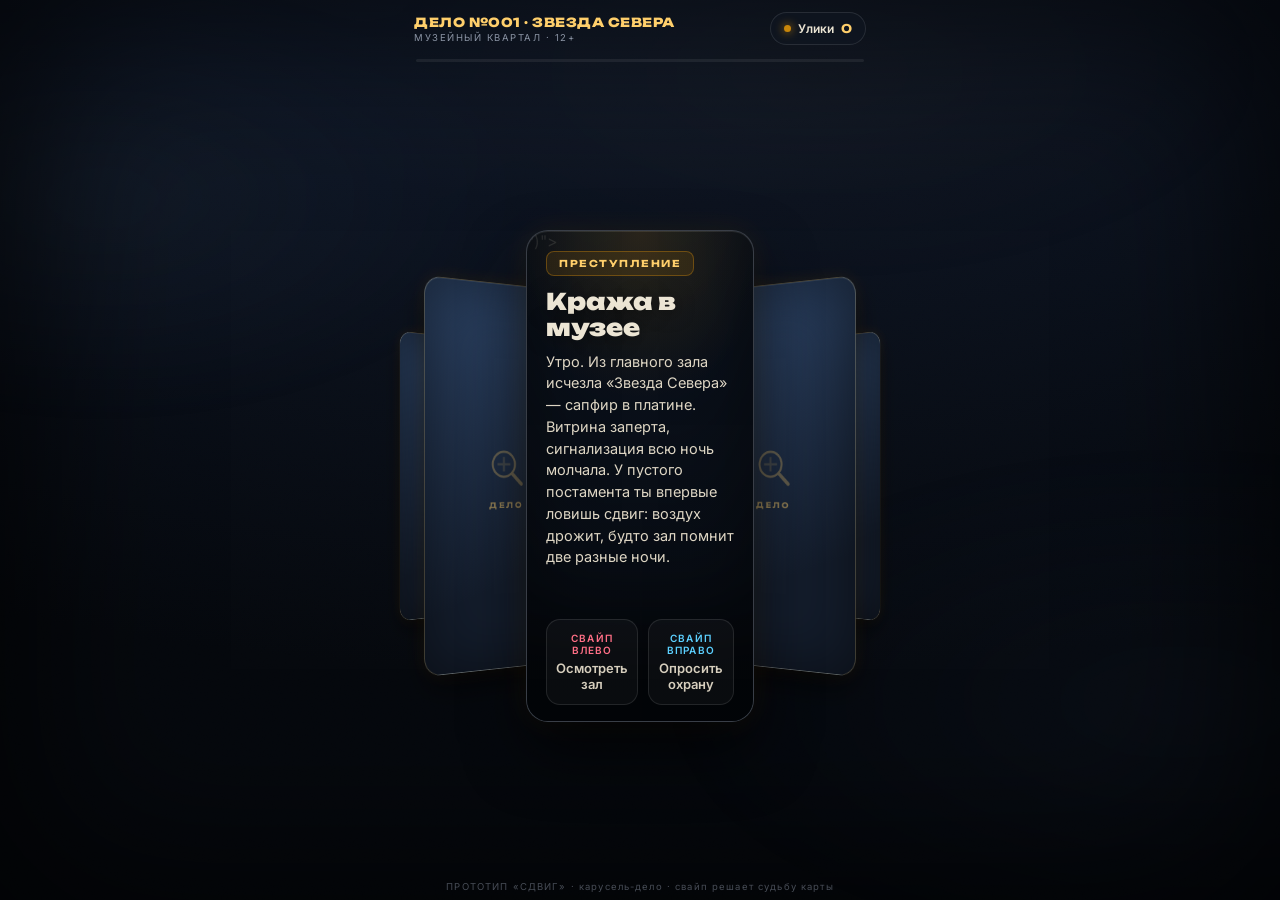
==== src/main/resources/static/sdvig-shift.html @ d9cacb60 "shift proto: rotating carousel + cinematic burn" ====
<!DOCTYPE html>
<html lang="ru">
<head>
<meta charset="UTF-8">
<meta name="viewport" content="width=device-width, initial-scale=1, maximum-scale=1, user-scalable=no, viewport-fit=cover">
<title>СДВИГ — прототип v2</title>
<link rel="preconnect" href="https://fonts.googleapis.com">
<link rel="preconnect" href="https://fonts.gstatic.com" crossorigin>
<link href="https://fonts.googleapis.com/css2?family=Unbounded:wght@500;700;800;900&family=Inter:wght@400;500;600&display=swap" rel="stylesheet">
<style>
:root{
  --bg-0:#05080d; --bg-1:#0c121b; --ink:#ece5d4; --dim:#8b94a4;
  --amber:#c8860a; --amber-lite:#ffcf6b; --amber-deep:#7a4e08;
  --line:rgba(255,255,255,.10); --cyan:#5cd0ff; --rose:#ff6f86;
  --win:#34d39a; --fail:#ff5160; --glass:rgba(17,23,34,.62);
}
*{ box-sizing:border-box; -webkit-tap-highlight-color:transparent; }
html,body{ height:100%; margin:0; }
body{
  font-family:'Inter',system-ui,sans-serif; color:var(--ink); overflow:hidden; user-select:none;
  background:radial-gradient(130% 90% at 50% -15%, #18243a 0%, #0c1320 42%, var(--bg-0) 100%);
}
/* атмосфера: туман + зерно */
.fog{ position:fixed; inset:-20%; z-index:0; pointer-events:none; opacity:.5;
  background:
    radial-gradient(40% 30% at 20% 30%, rgba(120,150,190,.12), transparent 60%),
    radial-gradient(50% 35% at 80% 70%, rgba(90,120,170,.10), transparent 60%),
    radial-gradient(45% 30% at 60% 20%, rgba(200,134,10,.06), transparent 60%);
  filter:blur(20px); animation:drift 26s ease-in-out infinite alternate; }
@keyframes drift{ from{ transform:translate(-3%,-2%) scale(1.05);} to{ transform:translate(3%,2%) scale(1.12);} }
body::after{ content:''; position:fixed; inset:0; z-index:1; pointer-events:none; opacity:.045; mix-blend-mode:overlay;
  background-image:url("data:image/svg+xml;utf8,<svg xmlns='http://www.w3.org/2000/svg' width='90' height='90'><filter id='n'><feTurbulence type='fractalNoise' baseFrequency='.85' numOctaves='2'/></filter><rect width='100%' height='100%' filter='url(%23n)'/></svg>"); }
.vignette{ position:fixed; inset:0; z-index:2; pointer-events:none;
  box-shadow:inset 0 0 160px 40px rgba(0,0,0,.65); }

.wrap{ position:relative; z-index:5; max-width:480px; margin:0 auto; height:100%;
  display:flex; flex-direction:column; padding:max(12px,env(safe-area-inset-top)) 14px 14px; }

/* ── верхняя панель ── */
.topbar{ display:flex; align-items:center; justify-content:space-between; gap:10px; margin-bottom:6px; }
.case-name{ font-family:'Unbounded',sans-serif; font-weight:800; font-size:12.5px; letter-spacing:.04em;
  color:var(--amber-lite); text-transform:uppercase; }
.case-sub{ font-size:9.5px; color:var(--dim); letter-spacing:.16em; text-transform:uppercase; margin-top:2px; }
.ev-chip{ display:flex; align-items:center; gap:7px; padding:8px 13px; border-radius:999px; cursor:pointer;
  background:var(--glass); border:1px solid var(--line); backdrop-filter:blur(8px); font-size:12px; font-weight:600; }
.ev-chip b{ color:var(--amber-lite); font-family:'Unbounded',sans-serif; }
.ev-dot{ width:7px; height:7px; border-radius:50%; background:var(--amber); box-shadow:0 0 10px var(--amber); }
/* индикатор прогресса дела */
.progress{ height:3px; border-radius:3px; background:rgba(255,255,255,.07); overflow:hidden; margin:8px 2px 4px; }
.progress > i{ display:block; height:100%; width:0; border-radius:3px;
  background:linear-gradient(90deg,var(--amber-deep),var(--amber-lite)); box-shadow:0 0 10px var(--amber);
  transition:width .5s cubic-bezier(.3,1,.4,1); }

/* ── СЦЕНА + КАРУСЕЛЬ ── */
.stage{ position:relative; flex:1; }

/* ── НАСТОЯЩЕЕ 3D-КОЛЬЦО (карусель), наклонено как тор ──
   Крутилки для подгонки: --ring-tilt, --ring-r, --card-w, --card-h */
:root{ --card-w:min(64%,228px); --card-h:min(58vh,492px); }
/* COVERFLOW-КАРУСЕЛЬ: ряд карт, центральная вынесена вперёд (чуть крупнее) */
.ring-scene{ position:absolute; inset:0; z-index:1; perspective:1150px; perspective-origin:50% 50%; }
.ring{ position:absolute; inset:0; transform-style:preserve-3d; }
/* рубашки по окружности — позиция задаётся inline transform (rotateY*72 + translateZ) */
.cfcard{ position:absolute; left:50%; top:50%; width:var(--card-w); height:var(--card-h);
  touch-action:none; will-change:transform,opacity; }
.cfinner{ position:absolute; inset:0; border-radius:22px; overflow:hidden; backface-visibility:hidden;
  display:flex; flex-direction:column; align-items:center; justify-content:center; gap:10px;
  background:linear-gradient(160deg, #2c4365 0%, #141d2c 74%); border:1px solid rgba(255,207,107,.22);
  box-shadow:0 18px 38px rgba(0,0,0,.55), 0 0 22px rgba(200,134,10,.12), inset 0 1px 0 rgba(255,255,255,.10); }
.cfinner::after{ content:''; position:absolute; inset:0; box-shadow:inset 0 0 80px rgba(0,0,0,.5); pointer-events:none; }
.cfcard .bemb{ width:64px; height:64px; opacity:.3; position:relative; z-index:1;
  background:no-repeat center/contain url("data:image/svg+xml;utf8,<svg xmlns='http://www.w3.org/2000/svg' viewBox='0 0 24 24' fill='none' stroke='%23ffcf6b' stroke-width='1.1'><circle cx='10.5' cy='10.5' r='6'/><path d='M15 15l5 5' stroke-width='1.7' stroke-linecap='round'/><path d='M10.5 7v7M7 10.5h7' opacity='.5'/></svg>"); }
.cfcard .blbl{ position:relative; z-index:1; font-family:'Unbounded',sans-serif; font-size:10px; font-weight:700;
  letter-spacing:.26em; color:rgba(255,207,107,.5); text-transform:uppercase; }
.cfcard.active{ z-index:20; cursor:grab; }
.cfcard.active .cfinner{ align-items:stretch; justify-content:flex-start; gap:0;
  background:#0d141f; border:1px solid rgba(255,255,255,.18);
  box-shadow:0 30px 60px rgba(0,0,0,.62), 0 0 30px rgba(200,134,10,.10), inset 0 1px 0 rgba(255,255,255,.12); }
.cfcard.active .cfinner::after{ display:none; }
.cfcard.active.grab{ cursor:grabbing; }

/* фон карты по типу */
.scene{ position:absolute; inset:0; z-index:0; opacity:.95; }
.scene .grad{ position:absolute; inset:0;
  background:radial-gradient(95% 55% at 50% 0%, rgba(200,134,10,.16), transparent 62%),
            linear-gradient(180deg, rgba(14,20,30,.15), rgba(5,8,13,.9)); }
.scene .art{ position:absolute; inset:0; opacity:.14; background:no-repeat center 30%/72%; }
.scene::after{ content:''; position:absolute; inset:0; box-shadow:inset 0 -110px 80px rgba(0,0,0,.55); }

.pad{ position:relative; z-index:3; padding:20px 19px 16px; display:flex; flex-direction:column; height:100%; }
.badge{ align-self:flex-start; font-family:'Unbounded',sans-serif; font-size:9.5px; font-weight:700; letter-spacing:.16em;
  text-transform:uppercase; padding:6px 12px; border-radius:8px; color:var(--amber-lite);
  background:rgba(200,134,10,.13); border:1px solid rgba(200,134,10,.4); }
.title{ font-family:'Unbounded',sans-serif; font-weight:900; font-size:23px; line-height:1.12; margin:13px 0 10px;
  text-shadow:0 2px 18px rgba(0,0,0,.5); }
.text{ font-size:14.5px; line-height:1.5; color:#ded6c4; }
.spacer{ flex:1; }
.clue{ margin-top:14px; padding:12px 14px; border-radius:12px; font-size:13px; color:var(--amber-lite);
  background:rgba(200,134,10,.08); border-left:3px solid var(--amber); }

/* подсказки выбора */
.choices{ display:flex; gap:10px; margin-top:14px; }
.choice{ flex:1; padding:12px 9px; border-radius:14px; font-size:13px; font-weight:600; text-align:center;
  border:1px solid var(--line); background:rgba(255,255,255,.035); color:#d6cebd; transition:border-color .15s,background .15s; }
.choice .dir{ display:block; font-size:10px; margin-bottom:4px; letter-spacing:.12em; }
.choice.l .dir{ color:var(--rose); } .choice.r .dir{ color:var(--cyan); }

/* штампы */
.stamp{ position:absolute; top:30px; z-index:6; font-family:'Unbounded',sans-serif; font-weight:900;
  font-size:23px; letter-spacing:.06em; padding:7px 15px; border-radius:11px; opacity:0; border:3px solid currentColor; }
.stamp.l{ right:26px; transform:rotate(11deg); color:var(--rose); } .stamp.r{ left:26px; transform:rotate(-11deg); color:var(--cyan); }

/* ─── СДВИГ: раскол реальности (усиленный) ─── */
.cfcard.shift .scene .grad{ background:
    radial-gradient(70% 50% at 22% 12%, rgba(92,208,255,.18), transparent 55%),
    radial-gradient(70% 50% at 78% 88%, rgba(255,111,134,.18), transparent 55%),
    linear-gradient(180deg, rgba(8,12,20,.4), rgba(4,7,12,.92)); }
.shift-intro{ font-size:13.5px; line-height:1.45; color:#cdd6e2; margin:6px 0 8px; }
.vstack{ display:flex; flex-direction:column; gap:8px; margin-top:8px; }
.vpanel{ position:relative; padding:10px 13px; border-radius:13px; border:1px solid; overflow:hidden;
  transition:transform .14s ease, opacity .14s ease, box-shadow .14s ease; }
.vpanel .vlabel{ font-family:'Unbounded',sans-serif; font-weight:800; font-size:16px; letter-spacing:.04em; margin-bottom:5px; }
.vpanel .vtext{ font-size:12.5px; line-height:1.38; opacity:.92; }
.vpanel.a{ color:var(--cyan); border-color:rgba(92,208,255,.38);
  background:linear-gradient(120deg, rgba(92,208,255,.13), rgba(92,208,255,.02)); }
.vpanel.b{ color:var(--rose); border-color:rgba(255,111,134,.38);
  background:linear-gradient(240deg, rgba(255,111,134,.13), rgba(255,111,134,.02)); }
.vpanel.dim{ opacity:.34; }
.vpanel.hot{ box-shadow:0 0 24px currentColor, inset 0 0 16px rgba(255,255,255,.06); transform:scale(1.025); }
/* мерцающий шов «сдвига» между версиями */
.seam{ height:2px; margin:0 14px; border-radius:2px;
  background:linear-gradient(90deg, transparent, var(--amber-lite), #fff, var(--amber-lite), transparent);
  box-shadow:0 0 12px var(--amber-lite); animation:seamflick 2s steps(2) infinite; }
@keyframes seamflick{ 0%,90%{ opacity:.85;} 93%{ opacity:.3;} 96%{ opacity:1;} 100%{ opacity:.6;} }

/* ─── СЖИГАНИЕ активной карты ─── */
.cfcard.burning{ pointer-events:none; z-index:25; }
/* огненный фронт (следует за линией сгорания) */
.fire{ position:absolute; top:-6%; bottom:-6%; width:50px; transform:translateX(-50%); pointer-events:none; z-index:9; mix-blend-mode:screen; will-change:left,opacity; }
.fire::before{ content:''; position:absolute; inset:0;
  background:linear-gradient(90deg, transparent, rgba(255,70,0,.35) 28%, rgba(255,150,40,.85) 45%, rgba(255,246,205,1) 50%, rgba(255,150,40,.85) 55%, rgba(255,70,0,.35) 72%, transparent);
  filter:blur(3px); box-shadow:0 0 26px 6px rgba(255,110,20,.7), 0 0 64px 16px rgba(255,60,0,.4);
  animation:fireFlick .11s steps(2) infinite; }
.fire::after{ content:''; position:absolute; left:50%; top:-3%; width:12px; height:106%; transform:translateX(-50%);
  background:linear-gradient(180deg, transparent, rgba(255,234,180,.85) 28%, #fff 50%, rgba(255,234,180,.85) 72%, transparent);
  filter:blur(1.5px); animation:fireFlick .09s steps(2) infinite; }
@keyframes fireFlick{ 0%{ opacity:.82; transform:translateX(-50%) scaleY(1);} 100%{ opacity:1; transform:translateX(-50%) scaleY(1.07);} }
/* искры */
.spark{ position:absolute; width:4px; height:4px; border-radius:50%; pointer-events:none; z-index:10;
  background:radial-gradient(circle, #fff, #ffd36b 40%, #ff7a18 72%, transparent);
  box-shadow:0 0 7px 2px rgba(255,150,40,.8); animation:sparkUp var(--sd,900ms) ease-out forwards; }
@keyframes sparkUp{ 0%{ transform:translate(0,0) scale(1); opacity:1;} 100%{ transform:translate(var(--sx,0),var(--sy,-60px)) scale(.3); opacity:0;} }
/* дым */
.smoke{ position:absolute; left:-6%; right:-6%; bottom:0; height:130%; z-index:7; pointer-events:none; opacity:0;
  background:radial-gradient(72% 58% at 50% 100%, rgba(22,18,15,.7), transparent 72%); filter:blur(7px);
  animation:smokeRise 2.2s ease-out forwards; }
@keyframes smokeRise{ 0%{ opacity:0; transform:translateY(12%) scale(1);} 25%{ opacity:.5;} 100%{ opacity:0; transform:translateY(-32%) scale(1.22);} }

/* лифт вверх (правый свайп) */
.cfcard.lifting{ animation:liftAway .34s ease-in forwards; pointer-events:none; }
@keyframes liftAway{ to{ transform:translate(-50%,-50%) translateY(-130%) rotateZ(-4deg) scale(.92); opacity:0; } }

/* ── доска улик ── */
.ev-panel{ position:fixed; left:0; right:0; bottom:0; z-index:30; max-width:480px; margin:0 auto;
  background:rgba(8,12,19,.97); backdrop-filter:blur(16px); border-top:1px solid var(--line);
  border-radius:22px 22px 0 0; padding:18px 18px max(18px,env(safe-area-inset-bottom));
  transform:translateY(112%); transition:transform .3s cubic-bezier(.3,1,.4,1); }
.ev-panel.open{ transform:translateY(0); }
.ev-panel h3{ font-family:'Unbounded',sans-serif; font-size:12.5px; letter-spacing:.12em; text-transform:uppercase; color:var(--amber-lite); margin:0 0 12px; }
.ev-list{ display:flex; flex-direction:column; gap:8px; max-height:46vh; overflow:auto; }
.ev-item{ font-size:13px; line-height:1.45; color:#d8d0bf; padding:11px 13px; border-radius:11px;
  background:rgba(255,255,255,.04); border-left:3px solid var(--amber); }
.ev-empty{ font-size:13px; color:var(--dim); }
.ev-close{ display:block; width:100%; margin-top:14px; padding:13px; border:none; border-radius:12px;
  background:rgba(255,255,255,.06); color:var(--ink); font-weight:600; font-size:14px; cursor:pointer; }

/* ── концовка ── */
.ending{ position:fixed; inset:0; z-index:40; display:none; flex-direction:column; align-items:center; justify-content:center;
  padding:30px; text-align:center; background:radial-gradient(80% 60% at 50% 28%, rgba(18,26,40,.65), rgba(4,7,12,.97)); }
.ending.show{ display:flex; animation:fade .55s ease; }
@keyframes fade{ from{opacity:0} to{opacity:1} }
.seal{ width:112px; height:112px; border-radius:50%; display:flex; align-items:center; justify-content:center;
  font-family:'Unbounded',sans-serif; font-weight:900; font-size:42px; margin-bottom:22px; border:3px solid;
  box-shadow:0 0 36px currentColor; animation:sealpop .5s cubic-bezier(.2,1.5,.4,1) both; }
@keyframes sealpop{ 0%{ transform:scale(.4); opacity:0;} 100%{ transform:scale(1); opacity:1;} }
.seal.win{ color:var(--win);} .seal.partial{ color:var(--amber-lite);} .seal.fail{ color:var(--fail);}
.e-verdict{ font-family:'Unbounded',sans-serif; font-weight:900; font-size:27px; letter-spacing:.03em; margin-bottom:8px; }
.e-verdict.win{ color:var(--win);} .e-verdict.partial{ color:var(--amber-lite);} .e-verdict.fail{ color:var(--fail);}
.e-text{ font-size:15px; line-height:1.6; color:#d8d0bf; max-width:360px; margin-bottom:18px; }
.e-meta{ font-size:12px; color:var(--dim); letter-spacing:.06em; margin-bottom:26px; } .e-meta b{ color:var(--amber-lite); }
.btn{ font-family:'Unbounded',sans-serif; font-weight:800; font-size:14px; letter-spacing:.04em; padding:16px 36px; border-radius:14px;
  border:none; cursor:pointer; background:linear-gradient(180deg,#ffdf95,var(--amber)); color:#241701;
  box-shadow:0 10px 26px rgba(200,134,10,.4); }
.proto-note{ position:fixed; bottom:8px; left:0; right:0; text-align:center; font-size:9.5px; z-index:3;
  color:rgba(139,148,164,.5); letter-spacing:.12em; }
@media (prefers-reduced-motion:reduce){ *{ animation-duration:.01ms!important; transition-duration:.01ms!important; } }
</style>
</head>
<body>
<div class="fog"></div>
<div class="vignette"></div>

<div class="wrap">
  <div class="topbar">
    <div>
      <div class="case-name" id="case-name">Дело №001</div>
      <div class="case-sub">Музейный квартал · 12+</div>
    </div>
    <div class="ev-chip" id="ev-chip"><span class="ev-dot"></span>Улики <b id="ev-count">0</b></div>
  </div>
  <div class="progress"><i id="prog"></i></div>
  <div class="stage" id="stage"><div class="ring-scene"><div class="ring" id="ring"></div></div></div>
</div>

<div class="ev-panel" id="ev-panel">
  <h3>Доска улик</h3>
  <div class="ev-list" id="ev-list"></div>
  <button class="ev-close" id="ev-close">Закрыть</button>
</div>

<div class="ending" id="ending">
  <div class="seal" id="e-seal"></div>
  <div class="e-verdict" id="e-verdict"></div>
  <div class="e-text" id="e-text"></div>
  <div class="e-meta" id="e-meta"></div>
  <button class="btn" id="e-restart">Заново</button>
</div>
<div class="proto-note">ПРОТОТИП «СДВИГ» · карусель-дело · свайп решает судьбу карты</div>

<script>
"use strict";

/* арт-мотивы по типу события (line-art SVG) */
const ART={
  crime:"<svg xmlns='http://www.w3.org/2000/svg' viewBox='0 0 100 70' fill='none' stroke='%23ffcf6b' stroke-width='1'><rect x='30' y='20' width='40' height='34' rx='2'/><path d='M30 28h40M38 20v8M62 20v8'/><circle cx='50' cy='40' r='5'/></svg>",
  evidence:"<svg xmlns='http://www.w3.org/2000/svg' viewBox='0 0 100 70' fill='none' stroke='%23ffcf6b' stroke-width='1'><circle cx='44' cy='32' r='13'/><path d='M54 42l14 14' stroke-width='1.6' stroke-linecap='round'/></svg>",
  witness:"<svg xmlns='http://www.w3.org/2000/svg' viewBox='0 0 100 70' fill='none' stroke='%23ffcf6b' stroke-width='1'><rect x='34' y='14' width='32' height='44' rx='2'/><path d='M50 14v44M34 36h32'/></svg>",
  suspect:"<svg xmlns='http://www.w3.org/2000/svg' viewBox='0 0 100 70' fill='none' stroke='%23ffcf6b' stroke-width='1'><circle cx='50' cy='28' r='10'/><path d='M32 58c2-12 34-12 36 0' stroke-linecap='round'/></svg>",
  shift:"<svg xmlns='http://www.w3.org/2000/svg' viewBox='0 0 100 70' fill='none' stroke='%23ffcf6b' stroke-width='1'><path d='M50 8v54M40 22l-12 13 12 13M60 22l12 13-12 13' stroke-linecap='round'/></svg>",
  final:"<svg xmlns='http://www.w3.org/2000/svg' viewBox='0 0 100 70' fill='none' stroke='%23ffcf6b' stroke-width='1'><path d='M40 26l20-8 8 20-20 8z'/><path d='M48 22l16 14M30 56h28' stroke-linecap='round'/></svg>"
};
function artBg(t){ return "url(\"data:image/svg+xml;utf8,"+(ART[t]||ART.evidence)+"\")"; }

/* ═══════════ ДЕЛО (формат — граф событий) ═══════════ */
const CASE={
  name:"Дело №001 · Звезда Севера",
  truth:{ time:"day", liar:"restorer", guard:"clean" },  // канон (скрыт)
  start:"e0", total:9,  // примерная длина пути для прогресса
  events:{
    e0:{ t:"crime", badge:"Преступление", title:"Кража в музее",
      text:"Утро. Из главного зала исчезла «Звезда Севера» — сапфир в платине. Витрина заперта, сигнализация всю ночь молчала. У пустого постамента ты впервые ловишь сдвиг: воздух дрожит, будто зал помнит две разные ночи.",
      left:{ label:"Осмотреть зал", to:"eHall" },
      right:{ label:"Опросить охрану", to:"eGuard" } },

    eHall:{ t:"evidence", badge:"Осмотр", title:"Главный зал",
      text:"Мрамор, пыль, холодный свет дежурных ламп. Две вещи просят внимания: сама витрина и постамент под ней.",
      left:{ label:"Витрина", evidence:"Витрина: замок заводской, стекло без царапин — её не вскрывали.", to:"eClue1" },
      right:{ label:"Постамент", evidence:"На постаменте — микрослед монтажного клея, как от установки копии.", to:"eClue1" } },

    eClue1:{ t:"evidence", badge:"Улика", title:"Тихий взлом",
      text:"Ни взлома, ни следов борьбы. Если витрину не трогали силой — экспонат вынес тот, у кого был ключ. Или его подменили заранее, ещё до «кражи».",
      left:{ label:"Журнал доступа", evidence:"Ключ-карта реставратора отмечалась днём, в часы профилактики зала.", to:"eGuard" },
      right:{ label:"Книга смен", evidence:"Ночная смена — один охранник, Седов. Днём в зал пускали бригаду.", to:"eGuard" } },

    eGuard:{ t:"witness", badge:"Свидетель", title:"Охранник Седов",
      text:"Седов мнёт фуражку, клянётся, что ночью никто не входил. Камеры «барахлили с обеда». Чем дольше говорит, тем чаще спотыкается на слове «днём».",
      left:{ label:"Надавить на часы", evidence:"Седов сознаётся: днём в зал пускали реставрационную бригаду без сопровождения.", to:"eCams" },
      right:{ label:"Поднять записи", evidence:"Записи обрываются не ночью, а в 15:40 — средь бела дня.", to:"eCams" } },

    eCams:{ t:"evidence", badge:"Архив камер", title:"Обрыв в 15:40",
      text:"Картинка с зала глохнет средь дня и оживает к закрытию. Кто-то знал график камер. Картина начинает двоиться — и сдвиг нарастает.",
      left:{ label:"К версиям дня", to:"eShift1" },
      right:{ label:"К версиям дня", to:"eShift1" } },

    eShift1:{ shift:true, t:"shift", badge:"СДВИГ · 1", title:"Две ночи",
      intro:"Зал раскалывается надвое. Тяни карту — одна реальность твердеет, ей и сбыться.",
      a:{ label:"◄ НОЧЬ", vtext:"Ночная кража: кто-то вошёл через служебный ход, пока сигнализация спала.", set:{time:"night"}, bad:true, to:"eAfter1" },
      b:{ label:"ДЕНЬ ►", vtext:"Подмена днём: экспонат заменили копией на профилактике, «кражу» разыграли к утру.", set:{time:"day"}, to:"eAfter1" } },

    eAfter1:{ t:"suspect", badge:"Озарение", title:"Двое у постамента",
      text:"@T@ Провернуть подмену могли двое: куратор Лацис — у него доступ ко всему крылу. И реставратор Корн — лишь он работал с экспонатом вплотную и знал крепления.",
      left:{ label:"Куратор Лацис", evidence:"Лацис холоден. Алиби — «весь день в архиве», но журнал архива в эти часы пуст.", to:"eRestorer" },
      right:{ label:"Реставратор Корн", evidence:"Корн потеет, твердит про «копию для выставки», которой нет ни в одной описи.", to:"eRestorer" } },

    eRestorer:{ t:"suspect", badge:"Допрос", title:"Кто ближе к делу",
      text:"Оба нервничают, оба что-то недоговаривают. Но ложь сейчас — только у одного из них. Сдвиг снова поднимается к горлу.",
      left:{ label:"Слушать Лациса", evidence:"Лацис кивает на Корна: «он один трогал крепления».", to:"eShift2" },
      right:{ label:"Слушать Корна", evidence:"Корн кивает на Лациса: «у него ключи от всего».", to:"eShift2" } },

    eShift2:{ shift:true, t:"shift", badge:"СДВИГ · 2", title:"Чья ложь",
      intro:"Снова раскол — один лжёт прямо сейчас. Выбери, чью ложь ты видишь.",
      a:{ label:"◄ ЛЖЁТ ЛАЦИС", vtext:"Лжёт куратор: доступ ко всему, мотив, пустое алиби. Удобно.", set:{liar:"curator"}, bad:true, to:"eGuardFate" },
      b:{ label:"ЛЖЁТ КОРН ►", vtext:"Лжёт реставратор: только он касался экспоната и знал крепления.", set:{liar:"restorer"}, to:"eGuardFate" } },

    eGuardFate:{ t:"witness", badge:"Свидетель", title:"Удобный виноватый",
      text:"Следствие давит: повесить всё на Седова. Дежурил, камеры «сам отключил» — готовый соучастник. На него ложится легко. Но что-то в этом не сходится.",
      left:{ label:"Проверить счета Седова", evidence:"Счета Седова чисты, ни лишней копейки. Его подставили под удар.", to:"eShift3" },
      right:{ label:"Поверить, что он чист", evidence:"Седов лишь проспал смену. Соучастия нет — есть подстава.", to:"eShift3" } },

    eShift3:{ shift:true, t:"shift", badge:"СДВИГ · 3", title:"Судьба Седова",
      intro:"Последний раскол. Охранник — звено схемы или козёл отпущения? Реши, кем он был.",
      a:{ label:"◄ СОУЧАСТНИК", vtext:"Седов в деле: отключил камеры за долю. Быстрое, красивое закрытие.", set:{guard:"paid"}, bad:true, to:"eAccuse" },
      b:{ label:"ПОДСТАВА ►", vtext:"Седова подставили: настоящий вор увёл след на охранника.", set:{guard:"clean"}, to:"eAccuse" } },

    eAccuse:{ t:"final", badge:"Финал", title:"Имя на постановлении",
      text:"Сдвиги улеглись. Пора назвать имя — обратной дороги нет. Кого ты обвиняешь в подмене «Звезды Севера»?",
      left:{ label:"Куратор Лацис", set:{accused:"curator"}, bad:true, to:"__resolve__" },
      right:{ label:"Реставратор Корн", set:{accused:"restorer"}, to:"__resolve__" } }
  }
};
/* подстановки текста по флагам */
function fill(text,f){
  let pre="";
  if(text.indexOf("@T@")>=0){
    pre = f.time==="day"
      ? "Следы клея, дневная ключ-карта, обрыв камер в 15:40 — версия дня обретает вес. "
      : "Но следов ночного входа всё меньше, будто эта правда не держится. ";
    text=text.replace("@T@","").trim();
  }
  return pre+text;
}

function computeEnding(f){
  const t=CASE.truth;
  const align=(f.time===t.time?1:0)+(f.liar===t.liar?1:0)+(f.guard===t.guard?1:0);
  if(f.accused==="restorer" && align===3)
    return { kind:"win", mark:"✓", verdict:"ДЕЛО РАСКРЫТО",
      text:"Корн сломался. Копию прятал в реставрационной, оригинал готовил к перепродаже, а Седова подставил для отвода глаз. Каждый твой сдвиг лёг точно в линию правды — безупречно.", align };
  if(f.accused==="restorer")
    return { kind:"partial", mark:"≈", verdict:"РАСКРЫТО НА ВОЛОСКЕ",
      text:"Ты назвал верного — Корна. Но часть твоих сдвигов вела в сторону, и в суде эти улики поедут. Победа, которой просто повезло.", align };
  return { kind:"fail", mark:"✗", verdict:"ЛОЖНЫЙ СЛЕД",
    text:"Лациса увели в наручниках. А через неделю «Звезду» нашли у перекупщика — с подписью Корна. Ты осудил невиновного: сдвиг обманул тебя.", align };
}

/* хаптика */
const TG=window.Telegram && window.Telegram.WebApp;
function haptic(kind){
  try{ if(TG && TG.HapticFeedback){
    if(kind==="shift") TG.HapticFeedback.notificationOccurred("warning");
    else if(kind==="burn") TG.HapticFeedback.impactOccurred("heavy");
    else TG.HapticFeedback.impactOccurred("medium"); return; } }catch(e){}
  try{ navigator.vibrate && navigator.vibrate(kind==="shift"?[14,40,14,40,30]:kind==="burn"?[10,30,60]:14); }catch(e){}
}

/* ═══════════ ДВИЖОК ═══════════ */
const State={ ev:CASE.start, flags:{}, evidence:[], step:0 };
const ring=document.getElementById("ring");
const stage=document.getElementById("stage");
const evCountEl=document.getElementById("ev-count");
const progEl=document.getElementById("prog");
let cards=[], centerIndex=3, busy=false, active=null, SPIN_DUR=560;
const N=7;
const SLOT={
 "-3":"translate(-50%,-50%) translateX(-300px) translateZ(-250px) rotateY(50deg) scale(.5)",
 "-2":"translate(-50%,-50%) translateX(-210px) translateZ(-150px) rotateY(46deg) scale(.64)",
 "-1":"translate(-50%,-50%) translateX(-140px) translateZ(-58px) rotateY(35deg) scale(.82)",
 "0":"translate(-50%,-50%) translateZ(0px) scale(1)",
 "1":"translate(-50%,-50%) translateX(140px) translateZ(-58px) rotateY(-35deg) scale(.82)",
 "2":"translate(-50%,-50%) translateX(210px) translateZ(-150px) rotateY(-46deg) scale(.64)",
 "3":"translate(-50%,-50%) translateX(300px) translateZ(-250px) rotateY(-50deg) scale(.5)"
};
function backHTML(){ return '<div class="bemb"></div><div class="blbl">Дело</div>'; }
function cardHTML(ev){
  const scene='<div class="scene"><div class="grad"></div><div class="art" style="background-image:'+artBg(ev.t)+'"></div></div>';
  if(ev.shift){
    return scene+'<div class="pad"><span class="badge">'+ev.badge+'</span><div class="title">'+ev.title+'</div>'
      +'<div class="shift-intro">'+ev.intro+'</div><div class="vstack">'
      +'<div class="vpanel a"><div class="vlabel">'+ev.a.label+'</div><div class="vtext">'+ev.a.vtext+'</div></div>'
      +'<div class="seam"></div>'
      +'<div class="vpanel b"><div class="vlabel">'+ev.b.label+'</div><div class="vtext">'+ev.b.vtext+'</div></div>'
      +'</div></div>';
  }
  return scene
    +'<span class="stamp l">'+(ev.left.label||"").replace(/^◄\s*/,"")+'</span>'
    +'<span class="stamp r">'+(ev.right.label||"").replace(/\s*►$/,"")+'</span>'
    +'<div class="pad"><span class="badge">'+ev.badge+'</span><div class="title">'+ev.title+'</div>'
    +'<div class="text">'+fill(ev.text,State.flags)+'</div><div class="spacer"></div><div class="choices">'
    +'<div class="choice l"><span class="dir">СВАЙП ВЛЕВО</span>'+ev.left.label+'</div>'
    +'<div class="choice r"><span class="dir">СВАЙП ВПРАВО</span>'+ev.right.label+'</div>'
    +'</div></div>';
}
function setBack(el){ el.classList.remove("active","shift","grab","burning"); el.onpointerdown=null; el._ev=null; el.innerHTML='<div class="cfinner">'+backHTML()+'</div>'; }
function setActive(el, ev){ el.classList.add("active"); el.classList.toggle("shift", !!ev.shift); el.innerHTML='<div class="cfinner">'+cardHTML(ev)+'</div>'; el._ev=ev; active=el; bindDrag(el, ev); }
function slotOf(e){ let x=e-centerIndex; while(x>3)x-=N; while(x<-3)x+=N; return x; }
function layout(animate){
  cards.forEach(function(el,e){ const x=slotOf(e);
    const jump=(el._slot!==undefined && Math.abs(x-el._slot)>1);
    el.style.transition=(animate&&!jump)?("transform "+SPIN_DUR+"ms cubic-bezier(.17,.78,.28,1), opacity .42s"):"none";
    el.style.transform=SLOT[String(x)];
    el.style.opacity=(Math.abs(x)>=3?"0":"1");
    el.style.zIndex=String(20-Math.abs(x));
    el._slot=x;
  });
}
function buildBacks(){
  for(let i=0;i<N;i++){ const el=document.createElement("div"); el.className="cfcard"; el._slot=undefined; ring.appendChild(el); cards.push(el); }
  cards.forEach(function(el,e){ if(e===centerIndex) setActive(el, CASE.events[CASE.start]); else setBack(el); });
  layout(false);
}
function burnCard(el, dir, done){
  haptic("burn"); el.onpointerdown=null; el.classList.add("burning");
  const inner=el.querySelector('.cfinner');
  const fire=document.createElement('div'); fire.className='fire'; el.appendChild(fire);
  const smoke=document.createElement('div'); smoke.className='smoke'; el.appendChild(smoke);
  const DUR=2200, fromLeft=(dir==='left'); let t0=0,last=0;
  function spark(fx){ const s=document.createElement('div'); s.className='spark';
    s.style.left=(fx*100)+'%'; s.style.top=(18+Math.random()*64)+'%';
    s.style.setProperty('--sx',((Math.random()*2-1)*34|0)+'px');
    s.style.setProperty('--sy',((-50-Math.random()*80)|0)+'px');
    s.style.setProperty('--sd',((700+Math.random()*600)|0)+'ms');
    el.appendChild(s); setTimeout(function(){ s.remove(); },1400); }
  function frame(ts){
    if(!t0){ t0=ts; last=ts; }
    const p=Math.min(1,(ts-t0)/DUR), ep=p*p;
    const fx=fromLeft?(1-ep):ep, soft=0.13;
    let g;
    if(fromLeft){ const a=Math.max(0,(fx-soft)*100), b=Math.min(100,fx*100);
      g='linear-gradient(90deg,#000 0,#000 '+a.toFixed(1)+'%,transparent '+b.toFixed(1)+'%,transparent 100%)'; }
    else { const a=Math.max(0,fx*100), b=Math.min(100,(fx+soft)*100);
      g='linear-gradient(90deg,transparent 0,transparent '+a.toFixed(1)+'%,#000 '+b.toFixed(1)+'%,#000 100%)'; }
    inner.style.webkitMaskImage=g; inner.style.maskImage=g;
    fire.style.left=(fx*100)+'%';
    fire.style.opacity=(p<0.05?p/0.05:(p>0.9?Math.max(0,(1-p)/0.1):1)).toFixed(2);
    const drift=(fromLeft?-1:1)*ep*44;
    el.style.transform='translate(-50%,-50%) translateX('+drift.toFixed(1)+'px) rotate('+((fromLeft?-1:1)*ep*2.4).toFixed(2)+'deg) scale('+(1-ep*0.03).toFixed(3)+')';
    if(ts-last>48){ last=ts; spark(fx); }
    if(p<1) requestAnimationFrame(frame); else { done&&done(); }
  }
  requestAnimationFrame(frame);
}
function advance(dir, ev, opt){
  if(busy) return; busy=true;
  applyOption(opt);
  const c0=cards[centerIndex]; c0.onpointerdown=null;
  function rotate(immediateBack){
    if(immediateBack) setBack(c0);
    centerIndex=(centerIndex+(dir==="left"?1:-1)+N)%N;
    State.step++; setProgress();
    var resolve=(opt.to==="__resolve__");
    if(!resolve) setActive(cards[centerIndex], CASE.events[opt.to]);
    layout(true);
    setTimeout(function(){
      if(resolve) showEnding(computeEnding(State.flags));
      else if(c0!==cards[centerIndex]) setBack(c0);
      SPIN_DUR=560; busy=false;
    }, resolve?440:Math.max(470,SPIN_DUR+20));
  }
  if(opt.bad) burnCard(c0, dir, function(){ rotate(true); });
  else { haptic(ev.shift?"shift":"tap"); rotate(false); }
}
function addEvidence(t){ if(t && State.evidence.indexOf(t)<0) State.evidence.push(t); evCountEl.textContent=State.evidence.length; }
function setProgress(){ const p=Math.min(100,Math.round(State.step/CASE.total*100)); progEl.style.width=p+"%"; }

function go(id){ if(id==="__resolve__"){ showEnding(computeEnding(State.flags)); } }

/* контент карты рисует cardHTML(); активной карту делает setActive() в карусели */

function applyOption(o){ if(o.set) Object.assign(State.flags,o.set); if(o.evidence) addEvidence(o.evidence); }

/* свайп + сжигание/лифт */
function bindDrag(card, ev){
  let sx=0,sy=0,dx=0,dy=0,drag=false,pid=null,vx=0,lastX=0,lastT=0; const TH=96;
  const pA=card.querySelector(".vpanel.a"), pB=card.querySelector(".vpanel.b");
  const stL=card.querySelector(".stamp.l"), stR=card.querySelector(".stamp.r");
  function setShiftGap(k){ // k:-1..1  (◄ влево = версия A, ► вправо = версия B)
    if(!pA||!pB) return;
    pA.classList.toggle("hot", k<-0.2); pA.classList.toggle("dim", k>0.2);
    pB.classList.toggle("hot", k>0.2);  pB.classList.toggle("dim", k<-0.2);
  }
  function down(x,y,id){ drag=true; pid=id; sx=x; sy=y; vx=0; lastT=0; lastX=x; card.classList.add("grab"); }
  function move(x,y){ if(!drag) return; const now=performance.now();
    if(lastT){ const d=now-lastT; if(d>0) vx=vx*0.6+0.4*((x-lastX)/d*1000); }
    lastX=x; lastT=now; dx=x-sx; dy=y-sy;
    card.style.transform=`translate(-50%,-50%) translate(${dx}px,${dy*0.22}px) rotate(${dx/24}deg)`;
    const k=Math.max(-1,Math.min(1,dx/TH));
    if(ev.shift) setShiftGap(k);
    else { if(stL) stL.style.opacity=Math.max(0,-k); if(stR) stR.style.opacity=Math.max(0,k); }
  }
  function up(){ if(!drag) return; drag=false; card.classList.remove("grab");
    if(Math.abs(dx)>TH){ commit(dx>0?"right":"left"); }
    else{ card.style.transition="transform .26s cubic-bezier(.3,1.3,.5,1)";
      card.style.transform="translate(-50%,-50%)";
      if(ev.shift) setShiftGap(0); if(stL) stL.style.opacity=0; if(stR) stR.style.opacity=0;
      setTimeout(()=>card.style.transition="",260); } }
  function commit(side){
    const opt = ev.shift ? (side==="left"?ev.a:ev.b) : (side==="left"?ev.left:ev.right);
    const sp=Math.min(1, Math.abs(vx)/2400); SPIN_DUR=Math.round(600 - sp*230);
    advance(side, ev, opt);
  }
  card.addEventListener("pointerdown", e=>{ down(e.clientX,e.clientY,e.pointerId);
    window.addEventListener("pointermove",pm); window.addEventListener("pointerup",pu); window.addEventListener("pointercancel",pu); });
  function pm(e){ if(pid!=null&&e.pointerId!==pid) return; move(e.clientX,e.clientY); }
  function pu(e){ if(pid!=null&&e.pointerId!==pid) return; up();
    window.removeEventListener("pointermove",pm); window.removeEventListener("pointerup",pu); window.removeEventListener("pointercancel",pu); }
}

/* концовка */
function showEnding(r){
  const e=document.getElementById("ending");
  const seal=document.getElementById("e-seal"); seal.className="seal "+r.kind; seal.textContent=r.mark;
  const ver=document.getElementById("e-verdict"); ver.className="e-verdict "+r.kind; ver.textContent=r.verdict;
  document.getElementById("e-text").textContent=r.text;
  document.getElementById("e-meta").innerHTML=`Сходимость сдвигов: <b>${r.align} / 3</b> · улик собрано: <b>${State.evidence.length}</b>`;
  progEl.style.width="100%"; haptic(r.kind==="fail"?"shift":"burn"); e.classList.add("show");
}
document.getElementById("e-restart").onclick=()=>{
  State.ev=CASE.start; State.flags={}; State.evidence=[]; State.step=0; evCountEl.textContent="0"; setProgress();
  document.getElementById("ending").classList.remove("show");
  if(active) active.remove();
  render(CASE.events[CASE.start], true);
};

/* доска улик */
const evPanel=document.getElementById("ev-panel");
document.getElementById("ev-chip").onclick=()=>{
  const list=document.getElementById("ev-list");
  list.innerHTML = State.evidence.length ? State.evidence.map(t=>`<div class="ev-item">${t}</div>`).join("")
    : `<div class="ev-empty">Пока пусто. Улики появятся по ходу расследования.</div>`;
  evPanel.classList.add("open");
};
document.getElementById("ev-close").onclick=()=>evPanel.classList.remove("open");

/* старт */
document.getElementById("case-name").textContent=CASE.name;
if(TG){ try{ TG.ready(); TG.expand(); }catch(e){} }
buildBacks(); setProgress();
</script>
</body>
</html>
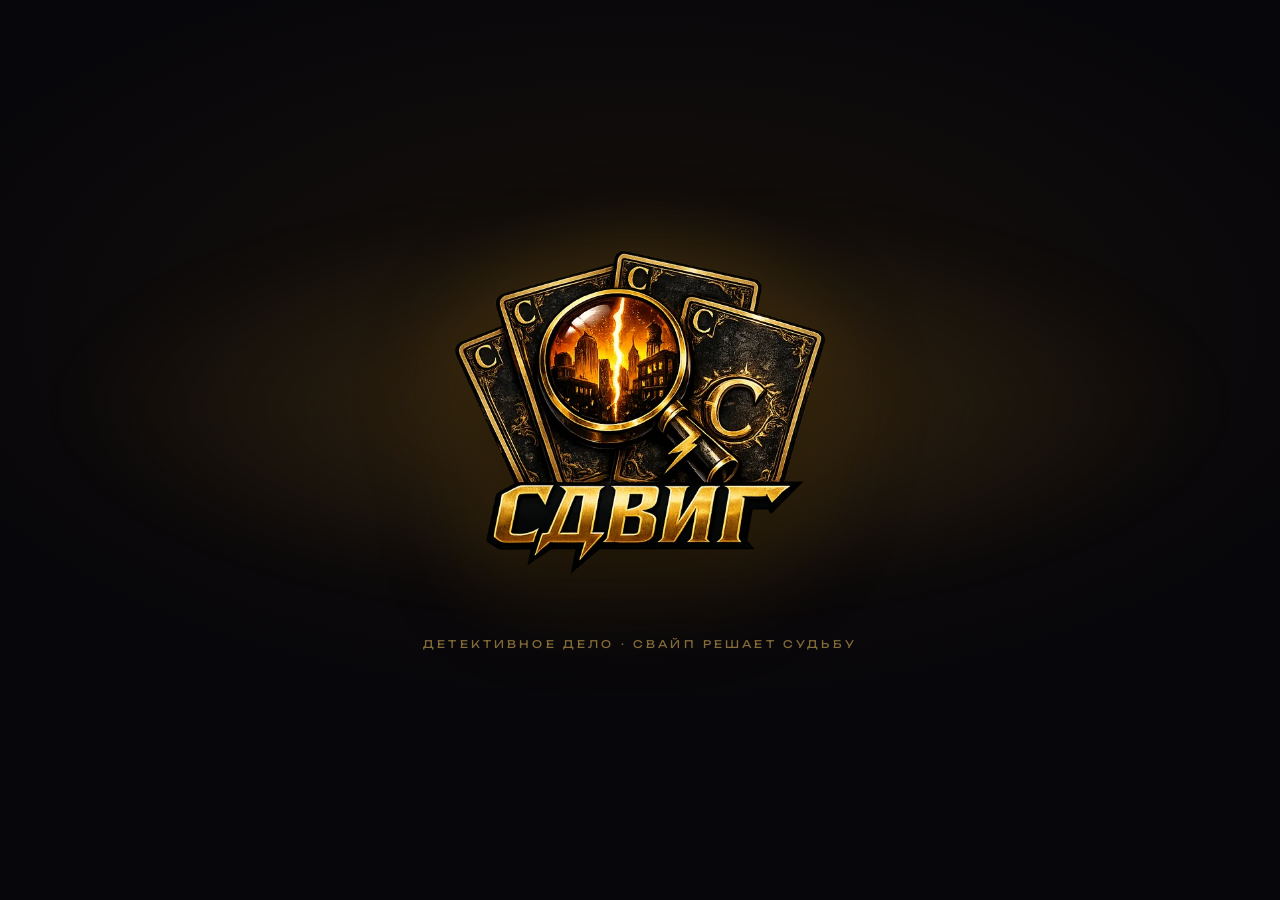
==== commit af73a2cd: "shift R8: logo splash + ornate cards" ====
--- a/src/main/resources/static/sdvig-shift.html
+++ b/src/main/resources/static/sdvig-shift.html
@@ -52,31 +52,40 @@
   transition:width .5s cubic-bezier(.3,1,.4,1); }
 
 /* ── СЦЕНА + КАРУСЕЛЬ ── */
-.stage{ position:relative; flex:1; }
+.stage{ position:relative; flex:1; touch-action:none; }
 
 /* ── НАСТОЯЩЕЕ 3D-КОЛЬЦО (карусель), наклонено как тор ──
    Крутилки для подгонки: --ring-tilt, --ring-r, --card-w, --card-h */
-:root{ --card-w:min(64%,228px); --card-h:min(58vh,492px); }
+:root{ --card-w:min(64%,228px); --card-h:min(58vh,492px);
+  --gold:linear-gradient(135deg,#5a3c0a 0%,#f3d27a 26%,#caa033 50%,#f8e9b8 72%,#6a4810 100%); }
 /* COVERFLOW-КАРУСЕЛЬ: ряд карт, центральная вынесена вперёд (чуть крупнее) */
-.ring-scene{ position:absolute; inset:0; z-index:1; perspective:1150px; perspective-origin:50% 50%; }
-.ring{ position:absolute; inset:0; transform-style:preserve-3d; }
+.ring-scene{ position:absolute; inset:0; z-index:1; perspective:1300px; perspective-origin:50% 47%; }
+.ring{ position:absolute; inset:0; transform-style:preserve-3d; touch-action:none; }
 /* рубашки по окружности — позиция задаётся inline transform (rotateY*72 + translateZ) */
 .cfcard{ position:absolute; left:50%; top:50%; width:var(--card-w); height:var(--card-h);
   touch-action:none; will-change:transform,opacity; }
-.cfinner{ position:absolute; inset:0; border-radius:22px; overflow:hidden; backface-visibility:hidden;
-  display:flex; flex-direction:column; align-items:center; justify-content:center; gap:10px;
-  background:linear-gradient(160deg, #2c4365 0%, #141d2c 74%); border:1px solid rgba(255,207,107,.22);
-  box-shadow:0 18px 38px rgba(0,0,0,.55), 0 0 22px rgba(200,134,10,.12), inset 0 1px 0 rgba(255,255,255,.10); }
-.cfinner::after{ content:''; position:absolute; inset:0; box-shadow:inset 0 0 80px rgba(0,0,0,.5); pointer-events:none; }
-.cfcard .bemb{ width:64px; height:64px; opacity:.3; position:relative; z-index:1;
-  background:no-repeat center/contain url("data:image/svg+xml;utf8,<svg xmlns='http://www.w3.org/2000/svg' viewBox='0 0 24 24' fill='none' stroke='%23ffcf6b' stroke-width='1.1'><circle cx='10.5' cy='10.5' r='6'/><path d='M15 15l5 5' stroke-width='1.7' stroke-linecap='round'/><path d='M10.5 7v7M7 10.5h7' opacity='.5'/></svg>"); }
-.cfcard .blbl{ position:relative; z-index:1; font-family:'Unbounded',sans-serif; font-size:10px; font-weight:700;
-  letter-spacing:.26em; color:rgba(255,207,107,.5); text-transform:uppercase; }
+.cfinner{ position:absolute; inset:0; border-radius:15px; overflow:hidden; backface-visibility:hidden; touch-action:none;
+  display:flex; flex-direction:column; align-items:center; justify-content:center;
+  background:
+    radial-gradient(130% 75% at 50% -6%, rgba(74,56,30,.42), transparent 58%),
+    repeating-linear-gradient(115deg, rgba(255,255,255,.014) 0 2px, transparent 2px 5px),
+    linear-gradient(158deg,#221d16 0%,#0b0907 72%);
+  box-shadow:0 0 0 3px #a9790f, 0 0 0 4px rgba(0,0,0,.5),
+    0 22px 46px rgba(0,0,0,.62), 0 0 24px rgba(180,120,20,.16), inset 0 0 70px rgba(0,0,0,.6); }
+/* внутренняя золотая линия + резные углы (как на логотипе) */
+.gframe{ position:absolute; inset:6px; border:1.5px solid rgba(240,205,130,.45); border-radius:9px; pointer-events:none; z-index:6; }
+.fil{ position:absolute; width:46px; height:46px; background:no-repeat center/contain;
+  background-image:url("data:image/svg+xml;utf8,<svg xmlns='http://www.w3.org/2000/svg' viewBox='0 0 48 48' fill='none' stroke='%23eccd86' stroke-width='1.5' stroke-linecap='round'><path d='M5 21 C5 11 10 5 21 5'/><path d='M10 23 C10 15 14 10 23 10'/><path d='M23 10 c10 -1 15 7 13 16 c-3 -6 -8 -8 -14 -6 c2 -3 1 -7 1 -10z'/><circle cx='34' cy='15' r='1.7' fill='%23eccd86' stroke='none'/><path d='M5 21 q-1 7 1 13'/><path d='M21 5 q7 -1 13 1'/></svg>"); }
+.fil.tl{ left:-2px; top:-2px; } .fil.tr{ right:-2px; top:-2px; transform:scaleX(-1); }
+.fil.bl{ left:-2px; bottom:-2px; transform:scaleY(-1); } .fil.br{ right:-2px; bottom:-2px; transform:scale(-1); }
+.cmono{ position:relative; z-index:2; font-family:'Unbounded',sans-serif; font-weight:900; font-size:108px; line-height:1;
+  background:var(--gold); -webkit-background-clip:text; background-clip:text; color:transparent;
+  filter:drop-shadow(0 3px 5px rgba(0,0,0,.75)); }
+.crank{ position:absolute; z-index:7; font-family:'Unbounded',sans-serif; font-weight:900; font-size:24px; line-height:1;
+  background:var(--gold); -webkit-background-clip:text; background-clip:text; color:transparent; filter:drop-shadow(0 1px 2px rgba(0,0,0,.7)); }
+.crank.t{ left:15px; top:13px; } .crank.b{ right:15px; bottom:10px; transform:rotate(180deg); }
 .cfcard.active{ z-index:20; cursor:grab; }
-.cfcard.active .cfinner{ align-items:stretch; justify-content:flex-start; gap:0;
-  background:#0d141f; border:1px solid rgba(255,255,255,.18);
-  box-shadow:0 30px 60px rgba(0,0,0,.62), 0 0 30px rgba(200,134,10,.10), inset 0 1px 0 rgba(255,255,255,.12); }
-.cfcard.active .cfinner::after{ display:none; }
+.cfcard.active .cfinner{ align-items:stretch; justify-content:flex-start; }
 .cfcard.active.grab{ cursor:grabbing; }
 
 /* фон карты по типу */
@@ -194,9 +203,30 @@
 .proto-note{ position:fixed; bottom:8px; left:0; right:0; text-align:center; font-size:9.5px; z-index:3;
   color:rgba(139,148,164,.5); letter-spacing:.12em; }
 @media (prefers-reduced-motion:reduce){ *{ animation-duration:.01ms!important; transition-duration:.01ms!important; } }
+
+/* ── экран загрузки / входа ── */
+#splash{ position:fixed; inset:0; z-index:200; display:flex; flex-direction:column; align-items:center; justify-content:center; gap:16px;
+  background:radial-gradient(82% 58% at 50% 36%, #16110b 0%, #07060a 76%); transition:opacity .65s ease; }
+#splash.hide{ opacity:0; pointer-events:none; }
+.splash-glow{ position:absolute; width:130%; height:62%; top:14%; pointer-events:none;
+  background:radial-gradient(50% 50% at 50% 50%, rgba(214,150,40,.2), transparent 70%); filter:blur(26px); animation:glowPulse 2.6s ease-in-out infinite; }
+.splash-logo{ width:min(80%,372px); position:relative; z-index:1;
+  filter:drop-shadow(0 20px 44px rgba(0,0,0,.65)) drop-shadow(0 0 34px rgba(204,140,30,.28));
+  animation:splashIn 1s cubic-bezier(.2,.8,.3,1) both; }
+.splash-tag{ position:relative; z-index:1; font-family:'Unbounded',sans-serif; font-size:10.5px; letter-spacing:.3em; text-transform:uppercase; color:rgba(255,207,107,.5); animation:splashIn 1.1s .15s both; }
+.splash-hint{ position:absolute; bottom:9%; z-index:1; font-family:'Unbounded',sans-serif; font-size:11px; letter-spacing:.22em; text-transform:uppercase; color:rgba(255,255,255,.4); opacity:0; animation:hintPulse 1.8s ease-in-out .9s infinite; }
+@keyframes splashIn{ 0%{ opacity:0; transform:translateY(16px) scale(.93);} 100%{ opacity:1; transform:none;} }
+@keyframes glowPulse{ 0%,100%{ opacity:.55; transform:scale(1);} 50%{ opacity:1; transform:scale(1.05);} }
+@keyframes hintPulse{ 0%,100%{ opacity:.25;} 50%{ opacity:.7;} }
 </style>
 </head>
 <body>
+<div id="splash">
+  <div class="splash-glow"></div>
+  <img class="splash-logo" src="[data-uri]" alt="СДВИГ">
+  <div class="splash-tag">детективное дело · свайп решает судьбу</div>
+  <div class="splash-hint">коснитесь, чтобы начать</div>
+</div>
 <div class="fog"></div>
 <div class="vignette"></div>
 
@@ -225,7 +255,7 @@
   <div class="e-meta" id="e-meta"></div>
   <button class="btn" id="e-restart">Заново</button>
 </div>
-<div class="proto-note">ПРОТОТИП «СДВИГ» · карусель-дело · свайп решает судьбу карты</div>
+<div class="proto-note">ПРОТОТИП «СДВИГ» · СБОРКА R8 · логотип+карты</div>
 
 <script>
 "use strict";
@@ -349,29 +379,29 @@
 const stage=document.getElementById("stage");
 const evCountEl=document.getElementById("ev-count");
 const progEl=document.getElementById("prog");
-let cards=[], centerIndex=3, busy=false, active=null, SPIN_DUR=560;
-const N=7;
-const SLOT={
- "-3":"translate(-50%,-50%) translateX(-300px) translateZ(-250px) rotateY(50deg) scale(.5)",
- "-2":"translate(-50%,-50%) translateX(-210px) translateZ(-150px) rotateY(46deg) scale(.64)",
- "-1":"translate(-50%,-50%) translateX(-140px) translateZ(-58px) rotateY(35deg) scale(.82)",
- "0":"translate(-50%,-50%) translateZ(0px) scale(1)",
- "1":"translate(-50%,-50%) translateX(140px) translateZ(-58px) rotateY(-35deg) scale(.82)",
- "2":"translate(-50%,-50%) translateX(210px) translateZ(-150px) rotateY(-46deg) scale(.64)",
- "3":"translate(-50%,-50%) translateX(300px) translateZ(-250px) rotateY(-50deg) scale(.5)"
-};
-function backHTML(){ return '<div class="bemb"></div><div class="blbl">Дело</div>'; }
+let cards=[], centerIndex=0, busy=false, active=null, SPIN_DUR=640;
+const N=6, STEPD=60;
+const RX=150, YL=152, ZL=120, SD=0.42;
+function norm(a){ a=a%360; if(a>180)a-=360; if(a<-180)a+=360; return a; }
+function posFor(phi){
+  const r=phi*Math.PI/180, c=Math.cos(r), s=Math.sin(r);
+  const x=RX*s, y=YL*(c-1), z=ZL*(c-1), sc=1-SD*(1-c)/2;
+  return { t:'translate(-50%,-50%) translate3d('+x.toFixed(1)+'px,'+y.toFixed(1)+'px,'+z.toFixed(1)+'px) scale('+sc.toFixed(3)+')', d:(1-c)/2 };
+}
+function phiOf(e){ return norm((e-centerIndex)*STEPD); }
+function gframeHTML(){ return '<div class="gframe"><i class="fil tl"></i><i class="fil tr"></i><i class="fil bl"></i><i class="fil br"></i></div>'; }
+function backHTML(){ return gframeHTML()+'<span class="crank t">С</span><span class="crank b">С</span><div class="cmono">С</div>'; }
 function cardHTML(ev){
   const scene='<div class="scene"><div class="grad"></div><div class="art" style="background-image:'+artBg(ev.t)+'"></div></div>';
   if(ev.shift){
-    return scene+'<div class="pad"><span class="badge">'+ev.badge+'</span><div class="title">'+ev.title+'</div>'
+    return gframeHTML()+scene+'<div class="pad"><span class="badge">'+ev.badge+'</span><div class="title">'+ev.title+'</div>'
       +'<div class="shift-intro">'+ev.intro+'</div><div class="vstack">'
       +'<div class="vpanel a"><div class="vlabel">'+ev.a.label+'</div><div class="vtext">'+ev.a.vtext+'</div></div>'
       +'<div class="seam"></div>'
       +'<div class="vpanel b"><div class="vlabel">'+ev.b.label+'</div><div class="vtext">'+ev.b.vtext+'</div></div>'
       +'</div></div>';
   }
-  return scene
+  return gframeHTML()+scene
     +'<span class="stamp l">'+(ev.left.label||"").replace(/^◄\s*/,"")+'</span>'
     +'<span class="stamp r">'+(ev.right.label||"").replace(/\s*►$/,"")+'</span>'
     +'<div class="pad"><span class="badge">'+ev.badge+'</span><div class="title">'+ev.title+'</div>'
@@ -381,20 +411,19 @@
     +'</div></div>';
 }
 function setBack(el){ el.classList.remove("active","shift","grab","burning"); el.onpointerdown=null; el._ev=null; el.innerHTML='<div class="cfinner">'+backHTML()+'</div>'; }
-function setActive(el, ev){ el.classList.add("active"); el.classList.toggle("shift", !!ev.shift); el.innerHTML='<div class="cfinner">'+cardHTML(ev)+'</div>'; el._ev=ev; active=el; bindDrag(el, ev); }
-function slotOf(e){ let x=e-centerIndex; while(x>3)x-=N; while(x<-3)x+=N; return x; }
+function setActive(el, ev){ el.classList.add("active"); el.classList.toggle("shift", !!ev.shift); el.innerHTML='<div class="cfinner">'+cardHTML(ev)+'</div>'; el._ev=ev; active=el; }
 function layout(animate){
-  cards.forEach(function(el,e){ const x=slotOf(e);
-    const jump=(el._slot!==undefined && Math.abs(x-el._slot)>1);
-    el.style.transition=(animate&&!jump)?("transform "+SPIN_DUR+"ms cubic-bezier(.17,.78,.28,1), opacity .42s"):"none";
-    el.style.transform=SLOT[String(x)];
-    el.style.opacity=(Math.abs(x)>=3?"0":"1");
-    el.style.zIndex=String(20-Math.abs(x));
-    el._slot=x;
+  cards.forEach(function(el,e){ const phi=phiOf(e); const P=posFor(phi);
+    const prev=el._phi; const jump=(prev!==undefined && Math.abs(norm(phi-prev))>STEPD+1);
+    el.style.transition=(animate&&!jump)?("transform "+SPIN_DUR+"ms cubic-bezier(.22,.7,.24,1)"):"none";
+    el.style.transform=P.t;
+    el.style.zIndex=String(100-Math.round(P.d*100));
+    el.style.opacity="1";
+    el._phi=phi;
   });
 }
 function buildBacks(){
-  for(let i=0;i<N;i++){ const el=document.createElement("div"); el.className="cfcard"; el._slot=undefined; ring.appendChild(el); cards.push(el); }
+  for(let i=0;i<N;i++){ const el=document.createElement("div"); el.className="cfcard"; el._phi=undefined; ring.appendChild(el); cards.push(el); bindDrag(el); }
   cards.forEach(function(el,e){ if(e===centerIndex) setActive(el, CASE.events[CASE.start]); else setBack(el); });
   layout(false);
 }
@@ -433,9 +462,8 @@
   if(busy) return; busy=true;
   applyOption(opt);
   const c0=cards[centerIndex]; c0.onpointerdown=null;
-  function rotate(immediateBack){
-    if(immediateBack) setBack(c0);
-    centerIndex=(centerIndex+(dir==="left"?1:-1)+N)%N;
+  function turn(){
+    centerIndex=(centerIndex+(dir==="left"?1:-1)+N)%N;   // влево: правая в центр; вправо: левая в центр
     State.step++; setProgress();
     var resolve=(opt.to==="__resolve__");
     if(!resolve) setActive(cards[centerIndex], CASE.events[opt.to]);
@@ -443,11 +471,11 @@
     setTimeout(function(){
       if(resolve) showEnding(computeEnding(State.flags));
       else if(c0!==cards[centerIndex]) setBack(c0);
-      SPIN_DUR=560; busy=false;
-    }, resolve?440:Math.max(470,SPIN_DUR+20));
+      SPIN_DUR=640; busy=false;
+    }, resolve?520:Math.max(580,SPIN_DUR+40));
   }
-  if(opt.bad) burnCard(c0, dir, function(){ rotate(true); });
-  else { haptic(ev.shift?"shift":"tap"); rotate(false); }
+  if(dir==="left"){ burnCard(c0, "left", function(){ setBack(c0); turn(); }); }   // влево — ВСЕГДА горение
+  else { haptic("tap"); turn(); }                                                 // вправо — плавно
 }
 function addEvidence(t){ if(t && State.evidence.indexOf(t)<0) State.evidence.push(t); evCountEl.textContent=State.evidence.length; }
 function setProgress(){ const p=Math.min(100,Math.round(State.step/CASE.total*100)); progEl.style.width=p+"%"; }
@@ -459,40 +487,38 @@
 function applyOption(o){ if(o.set) Object.assign(State.flags,o.set); if(o.evidence) addEvidence(o.evidence); }
 
 /* свайп + сжигание/лифт */
-function bindDrag(card, ev){
-  let sx=0,sy=0,dx=0,dy=0,drag=false,pid=null,vx=0,lastX=0,lastT=0; const TH=96;
-  const pA=card.querySelector(".vpanel.a"), pB=card.querySelector(".vpanel.b");
-  const stL=card.querySelector(".stamp.l"), stR=card.querySelector(".stamp.r");
-  function setShiftGap(k){ // k:-1..1  (◄ влево = версия A, ► вправо = версия B)
-    if(!pA||!pB) return;
+function bindDrag(card){
+  let sx=0,sy=0,dx=0,dy=0,drag=false,pid=null,vx=0,lastX=0,lastT=0,evc=null,pA=null,pB=null,stL=null,stR=null; const TH=86;
+  function setShiftGap(k){ if(!pA||!pB) return;
     pA.classList.toggle("hot", k<-0.2); pA.classList.toggle("dim", k>0.2);
-    pB.classList.toggle("hot", k>0.2);  pB.classList.toggle("dim", k<-0.2);
-  }
-  function down(x,y,id){ drag=true; pid=id; sx=x; sy=y; vx=0; lastT=0; lastX=x; card.classList.add("grab"); }
+    pB.classList.toggle("hot", k>0.2);  pB.classList.toggle("dim", k<-0.2); }
+  function snap(){ card.style.transition="transform .26s cubic-bezier(.3,1.3,.5,1)"; card.style.transform="translate(-50%,-50%)";
+    if(evc&&evc.shift) setShiftGap(0); if(stL) stL.style.opacity=0; if(stR) stR.style.opacity=0;
+    setTimeout(function(){ card.style.transition=""; },260); }
+  function down(x,y,id){
+    if(busy || !card.classList.contains("active")) return false;
+    evc=card._ev; pA=card.querySelector(".vpanel.a"); pB=card.querySelector(".vpanel.b");
+    stL=card.querySelector(".stamp.l"); stR=card.querySelector(".stamp.r");
+    drag=true; pid=id; sx=x; sy=y; dx=0; dy=0; vx=0; lastT=0; lastX=x;
+    card.classList.add("grab"); card.style.transition=""; return true; }
   function move(x,y){ if(!drag) return; const now=performance.now();
     if(lastT){ const d=now-lastT; if(d>0) vx=vx*0.6+0.4*((x-lastX)/d*1000); }
     lastX=x; lastT=now; dx=x-sx; dy=y-sy;
-    card.style.transform=`translate(-50%,-50%) translate(${dx}px,${dy*0.22}px) rotate(${dx/24}deg)`;
+    card.style.transform="translate(-50%,-50%) translate("+dx+"px,"+(dy*0.22)+"px) rotate("+(dx/24)+"deg)";
     const k=Math.max(-1,Math.min(1,dx/TH));
-    if(ev.shift) setShiftGap(k);
-    else { if(stL) stL.style.opacity=Math.max(0,-k); if(stR) stR.style.opacity=Math.max(0,k); }
-  }
+    if(evc&&evc.shift) setShiftGap(k);
+    else { if(stL) stL.style.opacity=Math.max(0,-k); if(stR) stR.style.opacity=Math.max(0,k); } }
   function up(){ if(!drag) return; drag=false; card.classList.remove("grab");
-    if(Math.abs(dx)>TH){ commit(dx>0?"right":"left"); }
-    else{ card.style.transition="transform .26s cubic-bezier(.3,1.3,.5,1)";
-      card.style.transform="translate(-50%,-50%)";
-      if(ev.shift) setShiftGap(0); if(stL) stL.style.opacity=0; if(stR) stR.style.opacity=0;
-      setTimeout(()=>card.style.transition="",260); } }
-  function commit(side){
+    if(Math.abs(dx)>TH) commit(dx>0?"right":"left"); else snap(); }
+  function commit(side){ const ev=evc; if(!ev) return;
     const opt = ev.shift ? (side==="left"?ev.a:ev.b) : (side==="left"?ev.left:ev.right);
-    const sp=Math.min(1, Math.abs(vx)/2400); SPIN_DUR=Math.round(600 - sp*230);
-    advance(side, ev, opt);
-  }
-  card.addEventListener("pointerdown", e=>{ down(e.clientX,e.clientY,e.pointerId);
-    window.addEventListener("pointermove",pm); window.addEventListener("pointerup",pu); window.addEventListener("pointercancel",pu); });
-  function pm(e){ if(pid!=null&&e.pointerId!==pid) return; move(e.clientX,e.clientY); }
-  function pu(e){ if(pid!=null&&e.pointerId!==pid) return; up();
-    window.removeEventListener("pointermove",pm); window.removeEventListener("pointerup",pu); window.removeEventListener("pointercancel",pu); }
+    const sp=Math.min(1, Math.abs(vx)/2400); SPIN_DUR=Math.round(700 - sp*250);
+    advance(side, ev, opt); }
+  card.addEventListener("pointerdown", function(e){ if(!down(e.clientX,e.clientY,e.pointerId)) return;
+    try{ card.setPointerCapture(e.pointerId); }catch(_){ } });
+  card.addEventListener("pointermove", function(e){ if(pid!=null && e.pointerId!==pid) return; move(e.clientX,e.clientY); });
+  card.addEventListener("pointerup", function(e){ if(pid!=null && e.pointerId!==pid) return; up(); try{ card.releasePointerCapture(e.pointerId); }catch(_){ } });
+  card.addEventListener("pointercancel", function(e){ if(drag){ drag=false; card.classList.remove("grab"); snap(); } });
 }
 
 /* концовка */
@@ -524,6 +550,10 @@
 /* старт */
 document.getElementById("case-name").textContent=CASE.name;
 if(TG){ try{ TG.ready(); TG.expand(); }catch(e){} }
+console.log("SDVIG build R8 — logo + ornate cards");
+(function(){ const sp=document.getElementById("splash"); if(!sp) return;
+  let done=false; function go(){ if(done) return; done=true; sp.classList.add("hide"); setTimeout(()=>sp.remove(),700); }
+  sp.addEventListener("pointerdown", go); setTimeout(go, 6000); })();
 buildBacks(); setProgress();
 </script>
 </body>
